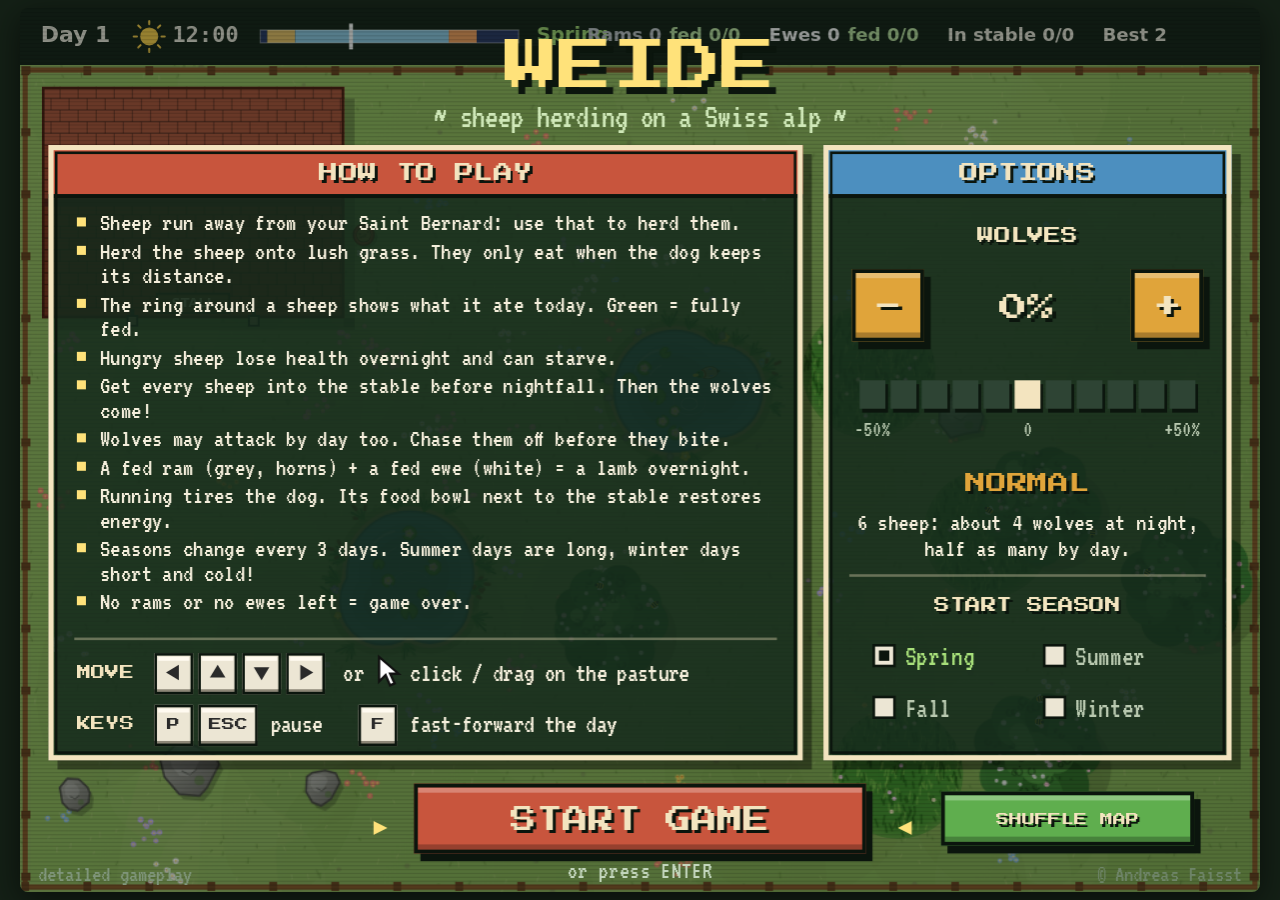
==== index.html @ 12a94518 "Hello World first version (almost) of the game." ====
<!DOCTYPE html>
<html lang="en">
<head>
  <meta charset="UTF-8">
  <meta name="viewport" content="width=device-width, initial-scale=1">
  <title>Weide – Sheep Herding</title>
  <link href="fonts.css" rel="stylesheet">
  <style>
    html, body { margin: 0; height: 100%; background: #142016; }
    body { display: flex; align-items: center; justify-content: center; overflow: hidden; }
    canvas {
      display: block;
      border-radius: 8px;
      box-shadow: 0 8px 32px rgba(0, 0, 0, 0.55);
      cursor: crosshair;
      touch-action: none;
    }
  </style>
</head>
<body>
  <canvas id="game"></canvas>
  <script>
    // always load the newest game.js (avoids the browser using an old cached copy)
    const js = document.createElement('script');
    js.src = 'game.js?v=' + Date.now();
    document.body.appendChild(js);
  </script>
</body>
</html>
---- fonts.css ----
/* Retro fonts for the menus, embedded so the game also works offline.
   "Press Start 2P" by CodeMan38 and "VT323" by Peter Hull,
   both licensed under the SIL Open Font License 1.1 (via Fontsource). */
@font-face {
  font-family: "Press Start 2P";
  font-style: normal;
  font-weight: 400;
  font-display: swap;
  src: url([data-uri]) format("woff2");
}
@font-face {
  font-family: "VT323";
  font-style: normal;
  font-weight: 400;
  font-display: swap;
  src: url([data-uri]) format("woff2");
}
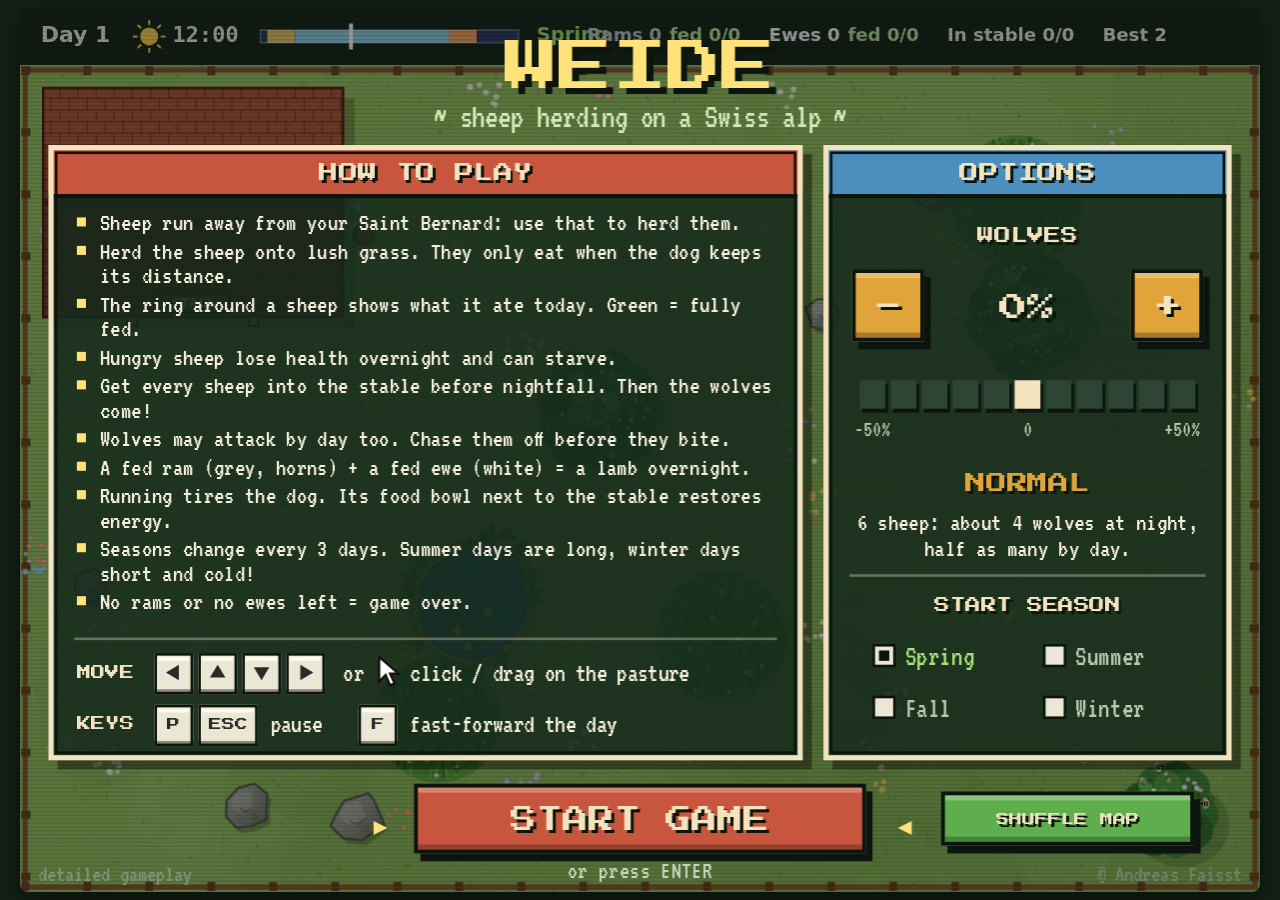
==== commit 8e69390f: "First Version Release" ====
--- a/index.html
+++ b/index.html
@@ -20,10 +20,14 @@
 <body>
   <canvas id="game"></canvas>
   <script>
-    // always load the newest game.js (avoids the browser using an old cached copy)
-    const js = document.createElement('script');
-    js.src = 'game.js?v=' + Date.now();
-    document.body.appendChild(js);
+    // Load the tuning (config.js) and then the game (game.js), always the newest
+    // versions (avoids the browser using an old cached copy).
+    for (const file of ['config.js', 'game.js']) {
+      const js = document.createElement('script');
+      js.src = file + '?v=' + Date.now();
+      js.async = false;               // keep the order: config first
+      document.body.appendChild(js);
+    }
   </script>
 </body>
 </html>
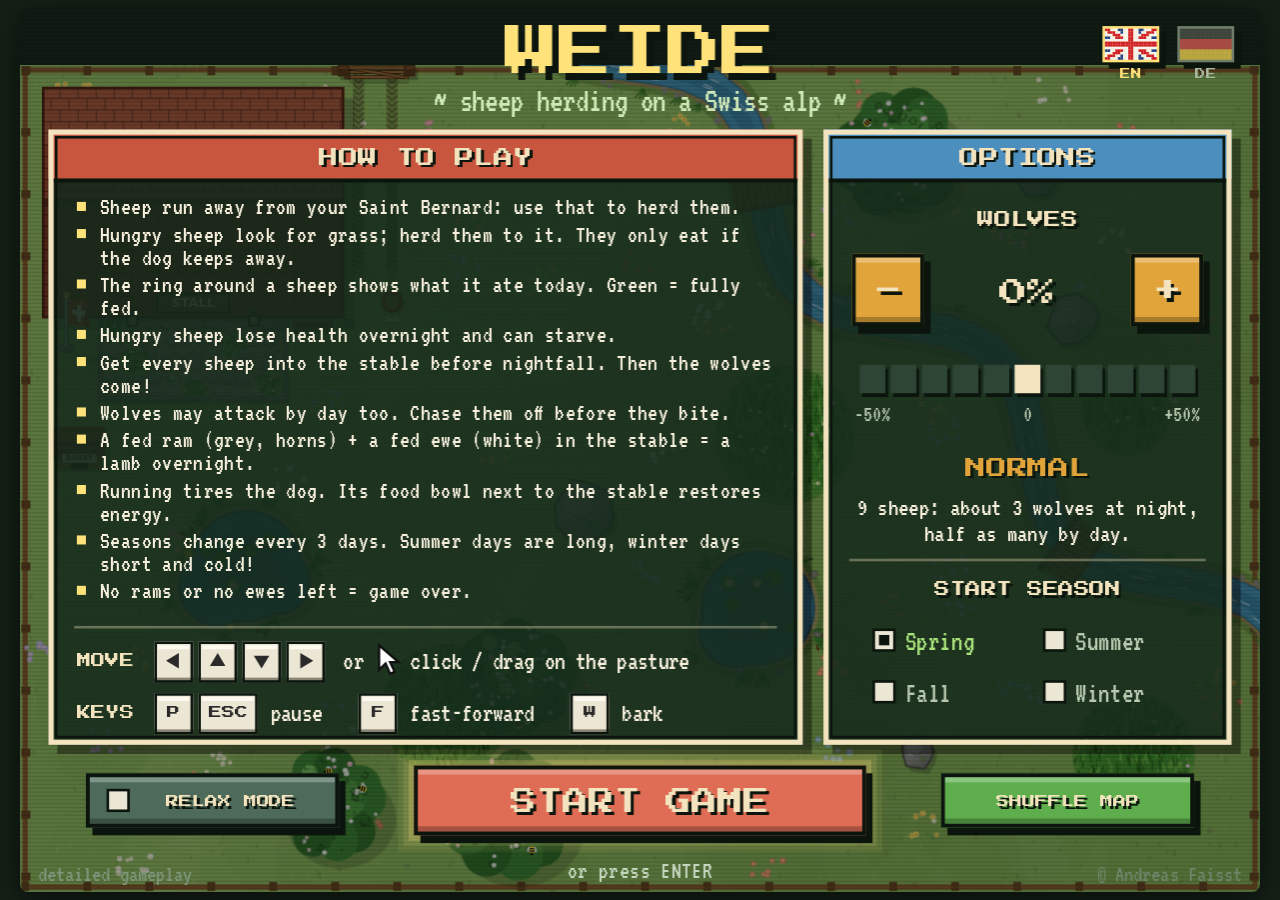
==== commit 2db55aa1: "added icon" ====
--- a/index.html
+++ b/index.html
@@ -4,6 +4,9 @@
   <meta charset="UTF-8">
   <meta name="viewport" content="width=device-width, initial-scale=1">
   <title>Weide – Sheep Herding</title>
+  <link rel="icon" type="image/svg+xml" href="favicon.svg">
+  <link rel="icon" type="image/png" sizes="32x32" href="favicon-32.png">
+  <link rel="apple-touch-icon" href="apple-touch-icon.png">
   <link href="fonts.css" rel="stylesheet">
   <style>
     html, body { margin: 0; height: 100%; background: #142016; }
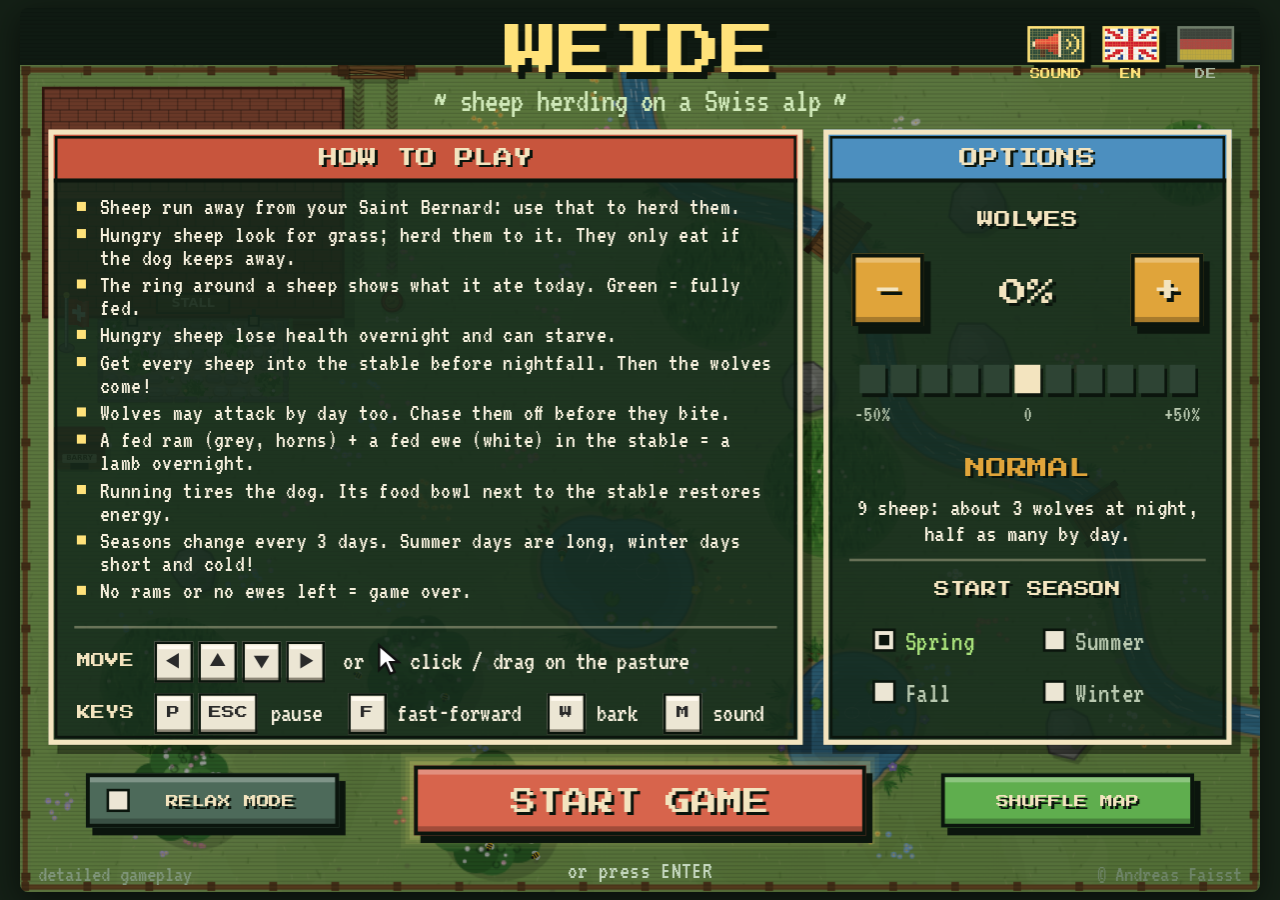
==== commit bb73ab9c: "sound added" ====
--- a/index.html
+++ b/index.html
@@ -23,9 +23,9 @@
 <body>
   <canvas id="game"></canvas>
   <script>
-    // Load the tuning (config.js) and then the game (game.js), always the newest
+    // Load the tuning (config.js), the recorded sounds, the sounds (sound.js) and then the game (game.js), always the newest
     // versions (avoids the browser using an old cached copy).
-    for (const file of ['config.js', 'game.js']) {
+    for (const file of ['config.js', 'soundeffects/sounds.js', 'sound.js', 'game.js']) {
       const js = document.createElement('script');
       js.src = file + '?v=' + Date.now();
       js.async = false;               // keep the order: config first
